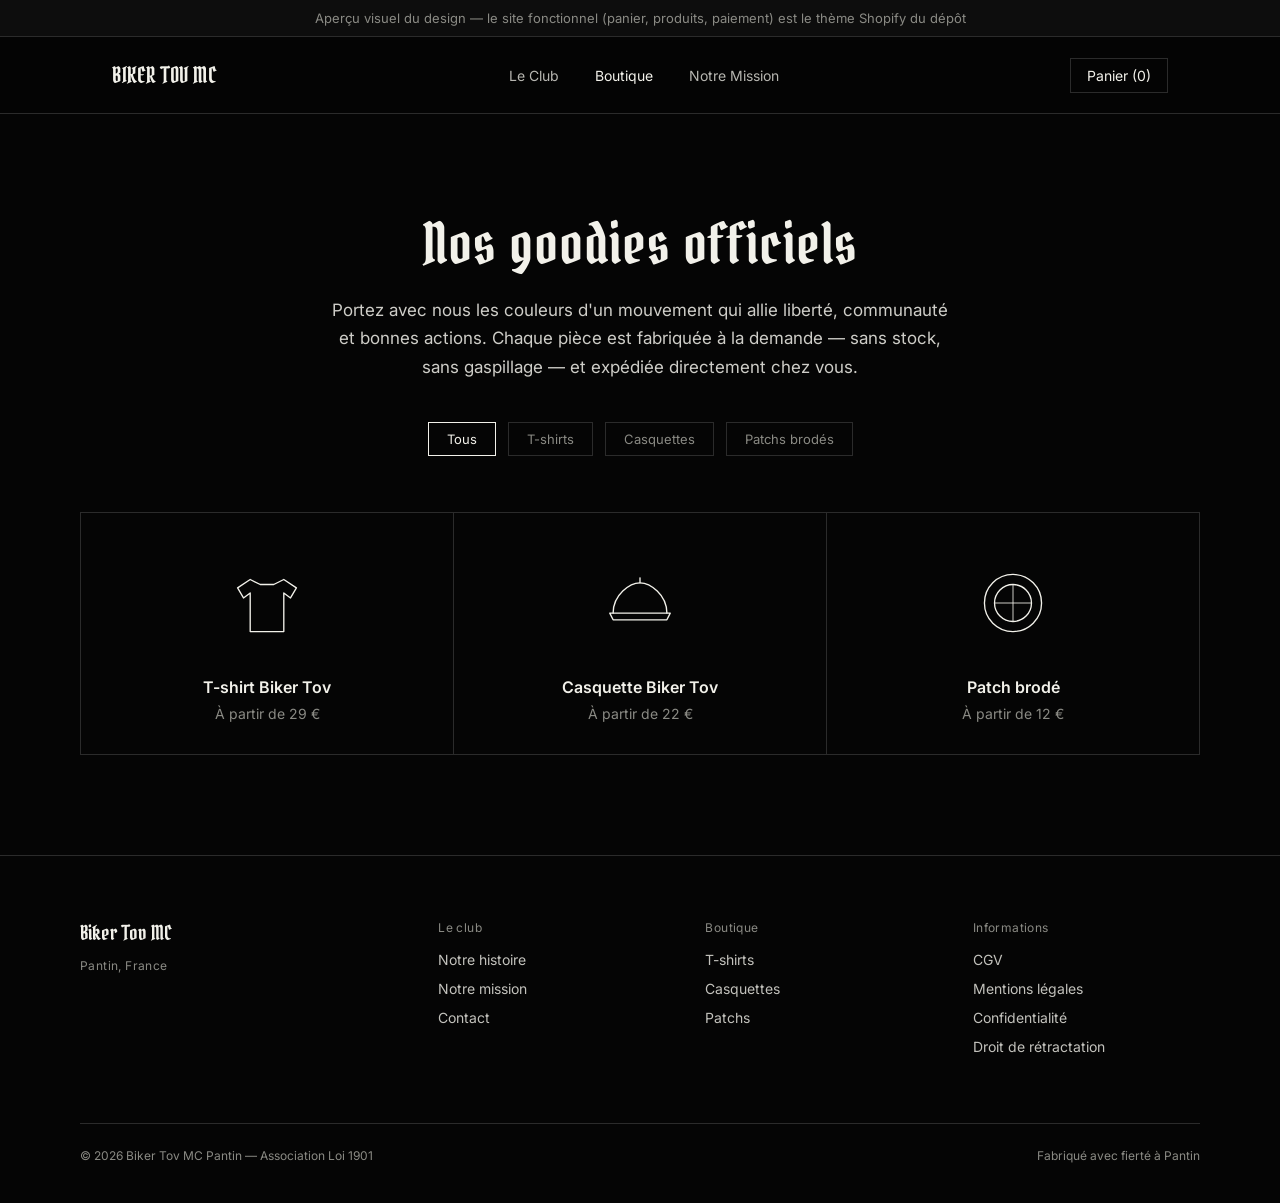
==== preview/boutique.html @ e5b3fb3d "feat: aperçu statique HTML/CSS pour Vercel Ajoute preview/ : site statique multi-pages (Accueil, Le " ====
<!DOCTYPE html>
<html lang="fr">
<head>
<meta charset="UTF-8">
<meta name="viewport" content="width=device-width, initial-scale=1.0">
<title>Boutique — Biker Tov MC</title>
<link rel="stylesheet" href="assets/style.css">
</head>
<body>

<div class="preview-banner">Aperçu visuel du design — le site fonctionnel (panier, produits, paiement) est le thème Shopify du dépôt</div>

<nav>
  <div class="wrap">
    <div class="brand">BIKER TOV MC</div>
    <div class="nav-links">
      <a href="le-club.html">Le Club</a>
      <a href="boutique.html" class="active">Boutique</a>
      <a href="notre-mission.html">Notre Mission</a>
    </div>
    <a href="#" class="nav-cart">Panier (0)</a>
  </div>
</nav>

<header class="page-header">
  <h1 class="page-title">Nos goodies officiels</h1>
  <p class="lede">Portez avec nous les couleurs d'un mouvement qui allie liberté, communauté et bonnes actions. Chaque pièce est fabriquée à la demande — sans stock, sans gaspillage — et expédiée directement chez vous.</p>
</header>

<div class="filters">
  <span class="filter-pill active">Tous</span>
  <span class="filter-pill">T-shirts</span>
  <span class="filter-pill">Casquettes</span>
  <span class="filter-pill">Patchs brodés</span>
</div>

<section class="products">
  <div class="product-grid">

    <div class="product-card">
      <svg class="product-icon" viewBox="0 0 100 100" fill="none" stroke="#f2f1ea" stroke-width="1.6">
        <path d="M30 22 L15 32 L22 44 L30 38 L30 84 L70 84 L70 38 L78 44 L85 32 L70 22 L58 28 L42 28 Z" stroke-linejoin="round"/>
      </svg>
      <h3>T-shirt Biker Tov</h3>
      <p class="price">À partir de 29 €</p>
    </div>

    <div class="product-card">
      <svg class="product-icon" viewBox="0 0 100 100" fill="none" stroke="#f2f1ea" stroke-width="1.6">
        <path d="M18 62 C18 40 38 26 50 26 C62 26 82 40 82 62" stroke-linecap="round"/>
        <path d="M14 62 L86 62 L82 70 L18 70 Z" stroke-linejoin="round"/>
        <path d="M50 26 L50 20" stroke-linecap="round"/>
      </svg>
      <h3>Casquette Biker Tov</h3>
      <p class="price">À partir de 22 €</p>
    </div>

    <div class="product-card">
      <svg class="product-icon" viewBox="0 0 100 100" fill="none" stroke="#f2f1ea" stroke-width="1.6">
        <circle cx="50" cy="50" r="34"/>
        <circle cx="50" cy="50" r="22"/>
        <path d="M50 28 L50 72 M28 50 L72 50" stroke-width="1"/>
      </svg>
      <h3>Patch brodé</h3>
      <p class="price">À partir de 12 €</p>
    </div>

  </div>
</section>

<footer>
  <div class="footer-grid">
    <div class="footer-col">
      <div class="footer-brand">Biker Tov MC</div>
      <p class="label">Pantin, France</p>
    </div>
    <div class="footer-col">
      <p class="label">Le club</p>
      <a href="le-club.html">Notre histoire</a>
      <a href="notre-mission.html">Notre mission</a>
      <a href="#">Contact</a>
    </div>
    <div class="footer-col">
      <p class="label">Boutique</p>
      <a href="boutique.html">T-shirts</a>
      <a href="boutique.html">Casquettes</a>
      <a href="boutique.html">Patchs</a>
    </div>
    <div class="footer-col">
      <p class="label">Informations</p>
      <a href="#">CGV</a>
      <a href="#">Mentions légales</a>
      <a href="#">Confidentialité</a>
      <a href="#">Droit de rétractation</a>
    </div>
  </div>
  <div class="footer-bottom">
    <span>© 2026 Biker Tov MC Pantin — Association Loi 1901</span>
    <span>Fabriqué avec fierté à Pantin</span>
  </div>
</footer>

</body>
</html>
---- preview/assets/style.css ----
@import url('https://fonts.googleapis.com/css2?family=Pirata+One&family=Inter:wght@400;500;600;700&display=swap');

:root {
  --black: #050505;
  --panel: #0d0d0d;
  --line: #2b2b2b;
  --bone: #f2f1ea;
  --white: #ffffff;
  --grey: #8a8a84;
  --gothic: 'Pirata One', 'Times New Roman', serif;
  --sans: 'Inter', -apple-system, sans-serif;
}

* { margin: 0; padding: 0; box-sizing: border-box; }

html, body {
  background: var(--black);
  color: var(--bone);
  font-family: var(--sans);
  -webkit-font-smoothing: antialiased;
}

a { color: inherit; text-decoration: none; }
img, svg { display: block; }

.wrap { max-width: 1120px; margin: 0 auto; padding: 0 32px; }

/* ---------- BANNER (preview notice) ---------- */
.preview-banner {
  background: var(--panel);
  border-bottom: 1px solid var(--line);
  text-align: center;
  font-size: 13px;
  color: var(--grey);
  padding: 10px 16px;
}

/* ---------- NAV ---------- */
nav {
  border-bottom: 1px solid var(--line);
  position: sticky; top: 0; z-index: 10;
  background: rgba(5,5,5,0.92);
  backdrop-filter: blur(6px);
}
nav .wrap {
  display: flex; align-items: center; justify-content: space-between;
  height: 76px;
}
.brand {
  font-family: var(--gothic);
  font-size: 22px;
  letter-spacing: 0.5px;
}
.nav-links { display: flex; gap: 36px; }
.nav-links a {
  font-size: 14px;
  color: var(--bone);
  opacity: 0.75;
  transition: opacity 0.2s ease;
}
.nav-links a:hover, .nav-links a.active { opacity: 1; }
.nav-cart {
  font-size: 14px;
  border: 1px solid var(--line);
  padding: 8px 16px;
}
.nav-cart:hover { border-color: var(--bone); }

@media (max-width: 760px) {
  .nav-links { display: none; }
}

/* ---------- HERO ---------- */
.hero {
  padding: 120px 32px 96px;
  text-align: center;
}
.badge-ring {
  width: 260px; height: 260px;
  border: 1px solid var(--line);
  border-radius: 50%;
  margin: 0 auto 40px;
  display: flex; align-items: center; justify-content: center;
}
.badge-ring-inner {
  width: 240px; height: 240px;
  border-radius: 50%;
  overflow: hidden;
  display: flex; align-items: center; justify-content: center;
}
.hero-logo { width: 100%; height: 100%; object-fit: cover; border-radius: 50%; }

.hero h1, .page-title {
  font-family: var(--gothic);
  font-weight: 400;
  line-height: 1.1;
  letter-spacing: 1px;
}
.hero h1 {
  font-size: clamp(40px, 6vw, 72px);
  max-width: 900px;
  margin: 0 auto 20px;
}
.hero .tagline {
  font-size: 17px;
  color: var(--grey);
  margin-bottom: 44px;
}
.hero-ctas, .cta-buttons {
  display: flex; gap: 16px; justify-content: center; flex-wrap: wrap;
}

.btn {
  font-family: var(--sans);
  font-size: 14px;
  font-weight: 600;
  padding: 15px 30px;
  border: 1px solid var(--bone);
  cursor: pointer;
  display: inline-block;
}
.btn-fill { background: var(--bone); color: var(--black); }
.btn-fill:hover { background: var(--white); }
.btn-outline { background: transparent; color: var(--bone); }
.btn-outline:hover { background: var(--bone); color: var(--black); }

/* ---------- INTRO / RICH TEXT ---------- */
.intro { padding: 8px 32px 100px; text-align: center; }
.intro p {
  max-width: 620px; margin: 0 auto;
  font-size: 17px; line-height: 1.7; color: var(--bone); opacity: 0.85;
}
.intro .read-more {
  display: inline-block; margin-top: 24px; font-size: 14px;
  border-bottom: 1px solid var(--line); padding-bottom: 2px;
}
.intro .read-more:hover { border-color: var(--bone); }

/* ---------- PAGE HEADER (Le Club / Mission / Boutique) ---------- */
.page-header {
  padding: 100px 32px 40px;
  text-align: center;
}
.page-title { font-size: clamp(36px, 5.5vw, 56px); margin: 0 auto 20px; }
.page-header .lede {
  max-width: 620px; margin: 0 auto; font-size: 17px; line-height: 1.7;
  color: var(--bone); opacity: 0.85;
}

/* ---------- ARTICLE BLOCKS (story pages) ---------- */
.article-block {
  max-width: 700px;
  margin: 0 auto;
  padding: 40px 32px;
  text-align: center;
}
.article-block h2 {
  font-family: var(--gothic);
  font-weight: 400;
  font-size: clamp(24px, 4vw, 32px);
  margin-bottom: 24px;
}
.article-block p {
  font-size: 15px; line-height: 1.8; color: var(--grey);
  margin-bottom: 18px;
}
.article-block p:last-child { margin-bottom: 0; }

/* ---------- SECTION LABEL ---------- */
.section-head {
  padding: 0 32px;
  max-width: 1120px; margin: 0 auto 44px;
  display: flex; align-items: baseline; justify-content: space-between;
  border-bottom: 1px solid var(--line); padding-bottom: 20px;
}
.section-head h2 {
  font-family: var(--gothic); font-size: 30px; font-weight: 400; letter-spacing: 0.5px;
}
.section-head a { font-size: 13px; color: var(--grey); }
.section-head a:hover { color: var(--bone); }

/* ---------- FILTERS (boutique) ---------- */
.filters {
  display: flex; gap: 12px; justify-content: center; flex-wrap: wrap;
  padding: 0 32px 56px;
}
.filter-pill {
  font-size: 13px; border: 1px solid var(--line); padding: 8px 18px; color: var(--grey);
}
.filter-pill.active { border-color: var(--bone); color: var(--bone); }

/* ---------- PRODUCTS ---------- */
.products { padding: 0 0 100px; }
.products.no-top-pad { padding-top: 0; }
.product-grid {
  display: grid;
  grid-template-columns: repeat(3, 1fr);
  gap: 1px;
  background: var(--line);
  border: 1px solid var(--line);
  max-width: 1120px; margin: 0 auto;
}
.product-card {
  background: var(--black);
  padding: 48px 28px 32px;
  text-align: center;
}
.product-icon { width: 84px; height: 84px; margin: 0 auto 32px; }
.product-card h3 { font-size: 16px; font-weight: 600; margin-bottom: 8px; }
.product-card .price { font-size: 14px; color: var(--grey); }

@media (max-width: 760px) {
  .product-grid { grid-template-columns: 1fr; }
}

/* ---------- MISSION PANEL ---------- */
.mission { padding: 0 32px 120px; }
.mission-panel {
  max-width: 1120px; margin: 0 auto;
  border: 1px solid var(--line);
  padding: 80px 60px; text-align: center;
}
.mission-panel .eyebrow-ring {
  width: 44px; height: 44px; border: 1px solid var(--line); border-radius: 50%;
  margin: 0 auto 32px;
}
.mission-panel h2 {
  font-family: var(--gothic); font-size: 32px; font-weight: 400;
  max-width: 560px; margin: 0 auto 24px; line-height: 1.3;
}
.mission-panel p {
  max-width: 540px; margin: 0 auto 36px; color: var(--grey); line-height: 1.7; font-size: 15px;
}

@media (max-width: 760px) {
  .mission-panel { padding: 56px 24px; }
}

/* ---------- FOOTER ---------- */
footer { border-top: 1px solid var(--line); padding: 64px 32px 40px; }
.footer-grid {
  max-width: 1120px; margin: 0 auto;
  display: grid; grid-template-columns: 1.4fr 1fr 1fr 1fr; gap: 40px;
}
.footer-brand { font-family: var(--gothic); font-size: 20px; margin-bottom: 12px; }
.footer-col p.label { font-size: 12px; color: var(--grey); margin-bottom: 16px; letter-spacing: 0.4px; }
.footer-col a { display: block; font-size: 14px; color: var(--bone); opacity: 0.8; margin-bottom: 12px; }
.footer-col a:hover { opacity: 1; }
.footer-bottom {
  max-width: 1120px; margin: 56px auto 0; padding-top: 24px;
  border-top: 1px solid var(--line); font-size: 12px; color: var(--grey);
  display: flex; justify-content: space-between; flex-wrap: wrap; gap: 12px;
}

@media (max-width: 760px) {
  .footer-grid { grid-template-columns: 1fr 1fr; }
}
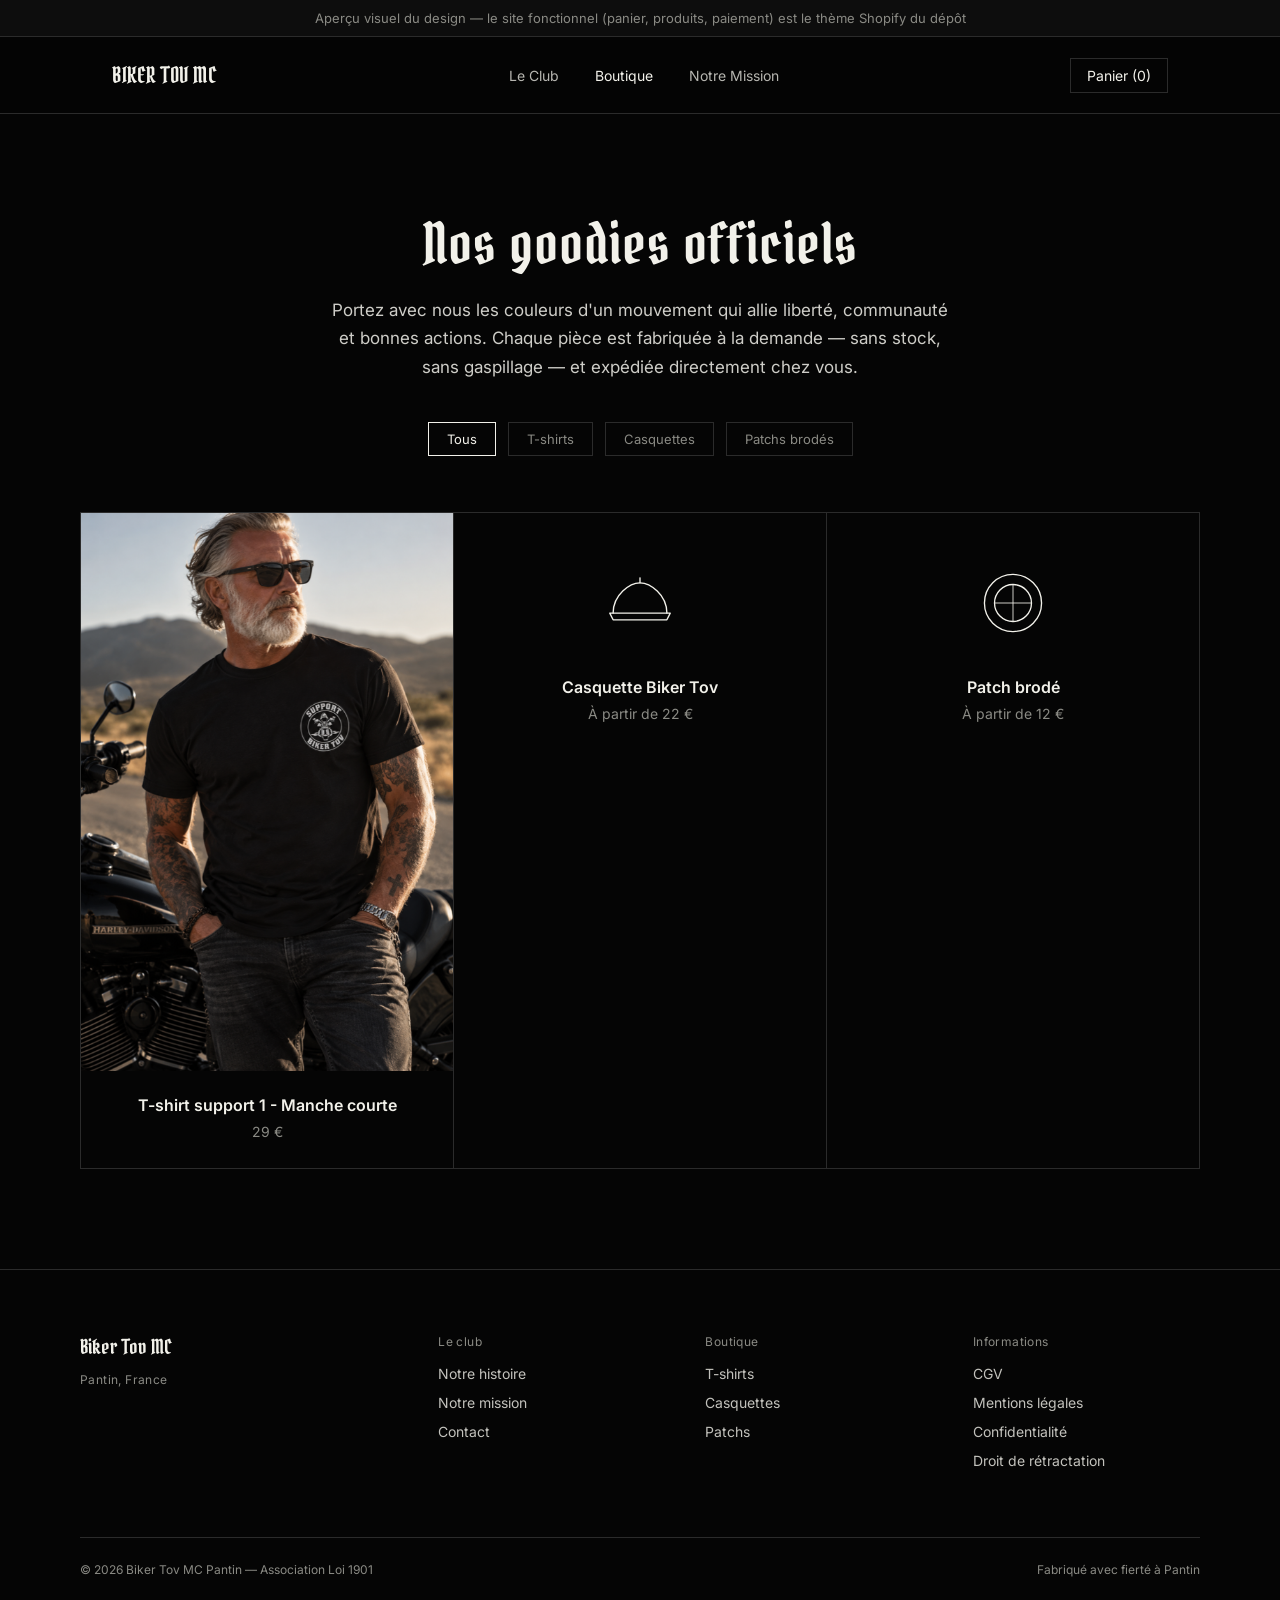
==== commit 6d7eda6a: "feat: remplace le 1er produit fake de l'aperçu par le vrai T-shirt Utilise la photo et le prix réels" ====
--- a/preview/boutique.html
+++ b/preview/boutique.html
@@ -37,12 +37,10 @@
 <section class="products">
   <div class="product-grid">
 
-    <div class="product-card">
-      <svg class="product-icon" viewBox="0 0 100 100" fill="none" stroke="#f2f1ea" stroke-width="1.6">
-        <path d="M30 22 L15 32 L22 44 L30 38 L30 84 L70 84 L70 38 L78 44 L85 32 L70 22 L58 28 L42 28 Z" stroke-linejoin="round"/>
-      </svg>
-      <h3>T-shirt Biker Tov</h3>
-      <p class="price">À partir de 29 €</p>
+    <div class="product-card has-photo">
+      <img src="assets/products/tshirt-support-1.png" alt="T-shirt support 1 - Manche courte" class="product-photo">
+      <h3>T-shirt support 1 - Manche courte</h3>
+      <p class="price">29 €</p>
     </div>
 
     <div class="product-card">
--- a/preview/assets/style.css
+++ b/preview/assets/style.css
@@ -209,6 +209,21 @@
 .product-card h3 { font-size: 16px; font-weight: 600; margin-bottom: 8px; }
 .product-card .price { font-size: 14px; color: var(--grey); }
 
+.product-card.has-photo {
+  padding: 0 0 28px;
+}
+.product-photo {
+  width: 100%;
+  aspect-ratio: 2 / 3;
+  object-fit: cover;
+  display: block;
+  margin-bottom: 24px;
+}
+.product-card.has-photo h3,
+.product-card.has-photo .price {
+  padding: 0 20px;
+}
+
 @media (max-width: 760px) {
   .product-grid { grid-template-columns: 1fr; }
 }
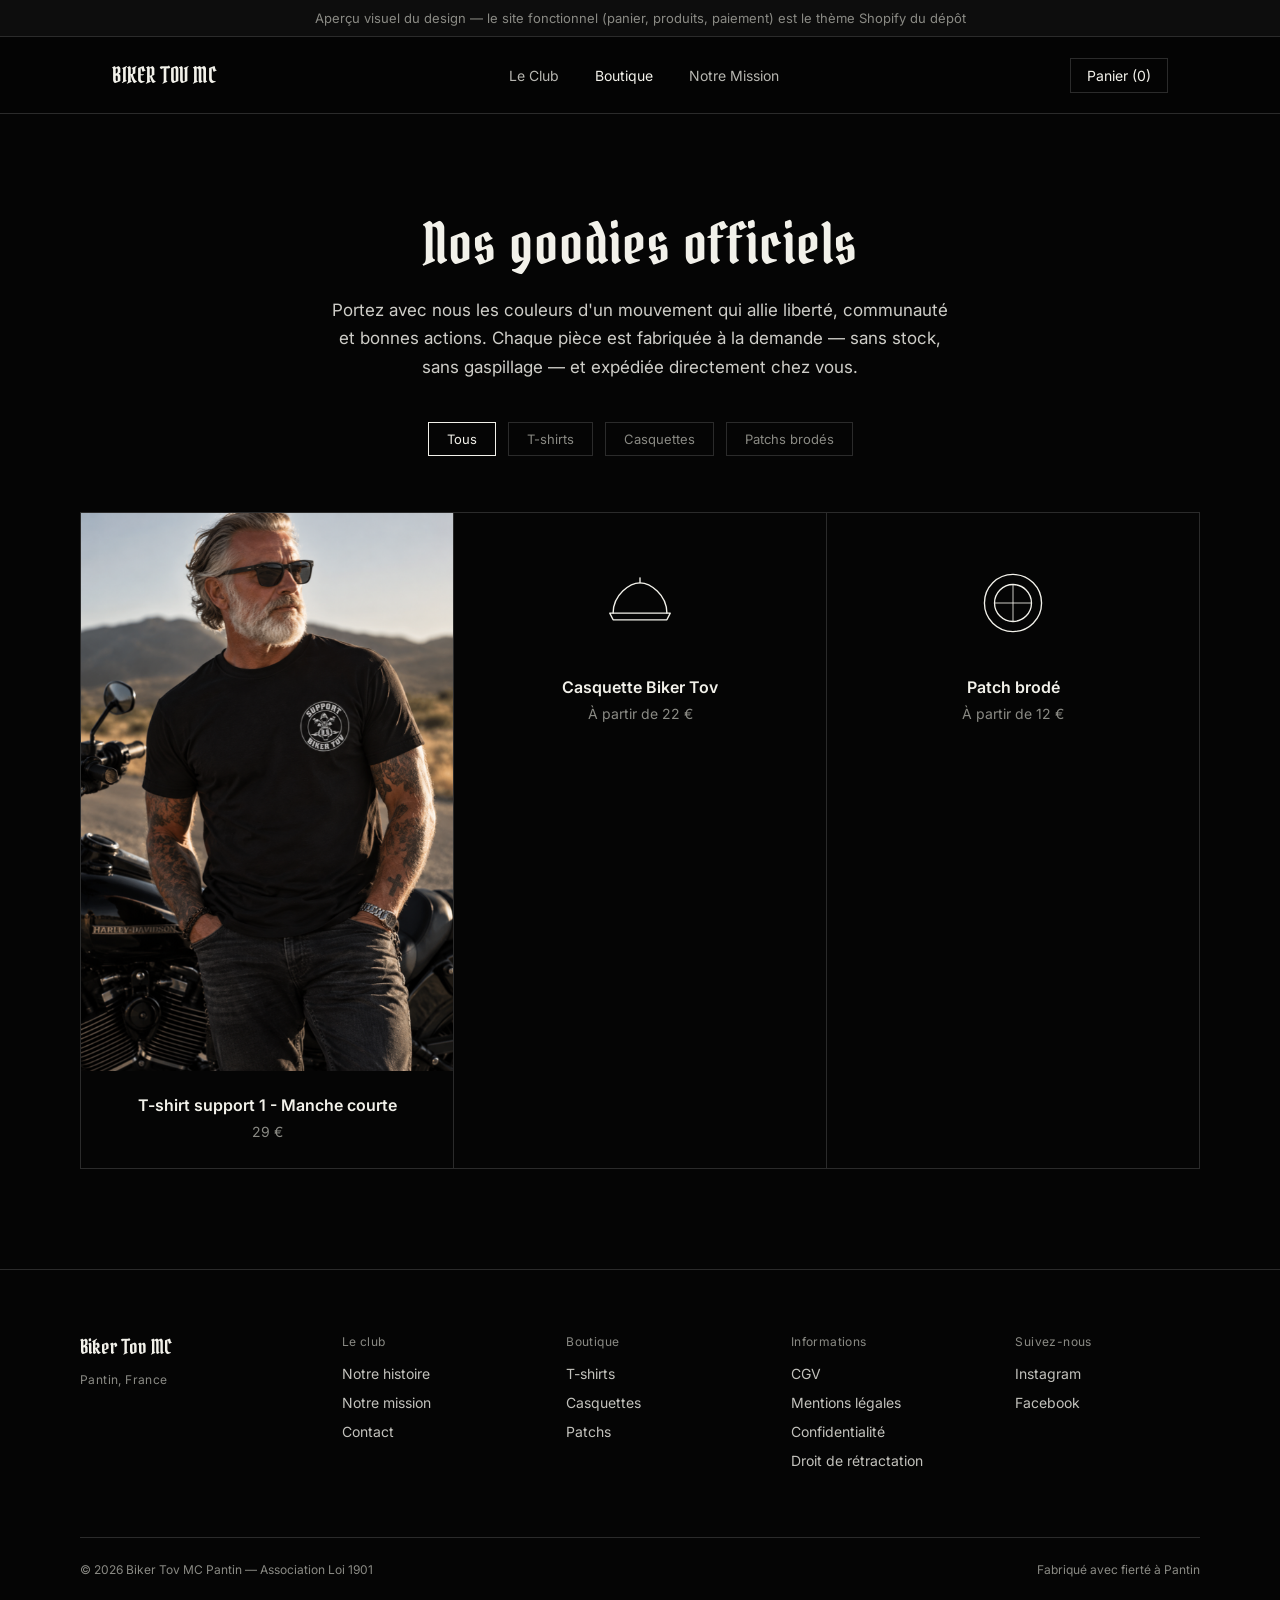
==== commit bfad78e3: "feat: ajout liens Instagram et Facebook (footer thème + aperçu statique) Co-Authored-By: Claude Sonn" ====
--- a/preview/boutique.html
+++ b/preview/boutique.html
@@ -91,6 +91,11 @@
       <a href="#">Confidentialité</a>
       <a href="#">Droit de rétractation</a>
     </div>
+    <div class="footer-col">
+      <p class="label">Suivez-nous</p>
+      <a href="https://www.instagram.com/biker_tov/" target="_blank" rel="noopener">Instagram</a>
+      <a href="https://www.facebook.com/loubiker" target="_blank" rel="noopener">Facebook</a>
+    </div>
   </div>
   <div class="footer-bottom">
     <span>© 2026 Biker Tov MC Pantin — Association Loi 1901</span>
--- a/preview/assets/style.css
+++ b/preview/assets/style.css
@@ -255,7 +255,7 @@
 footer { border-top: 1px solid var(--line); padding: 64px 32px 40px; }
 .footer-grid {
   max-width: 1120px; margin: 0 auto;
-  display: grid; grid-template-columns: 1.4fr 1fr 1fr 1fr; gap: 40px;
+  display: grid; grid-template-columns: 1.2fr 1fr 1fr 1fr 1fr; gap: 40px;
 }
 .footer-brand { font-family: var(--gothic); font-size: 20px; margin-bottom: 12px; }
 .footer-col p.label { font-size: 12px; color: var(--grey); margin-bottom: 16px; letter-spacing: 0.4px; }
